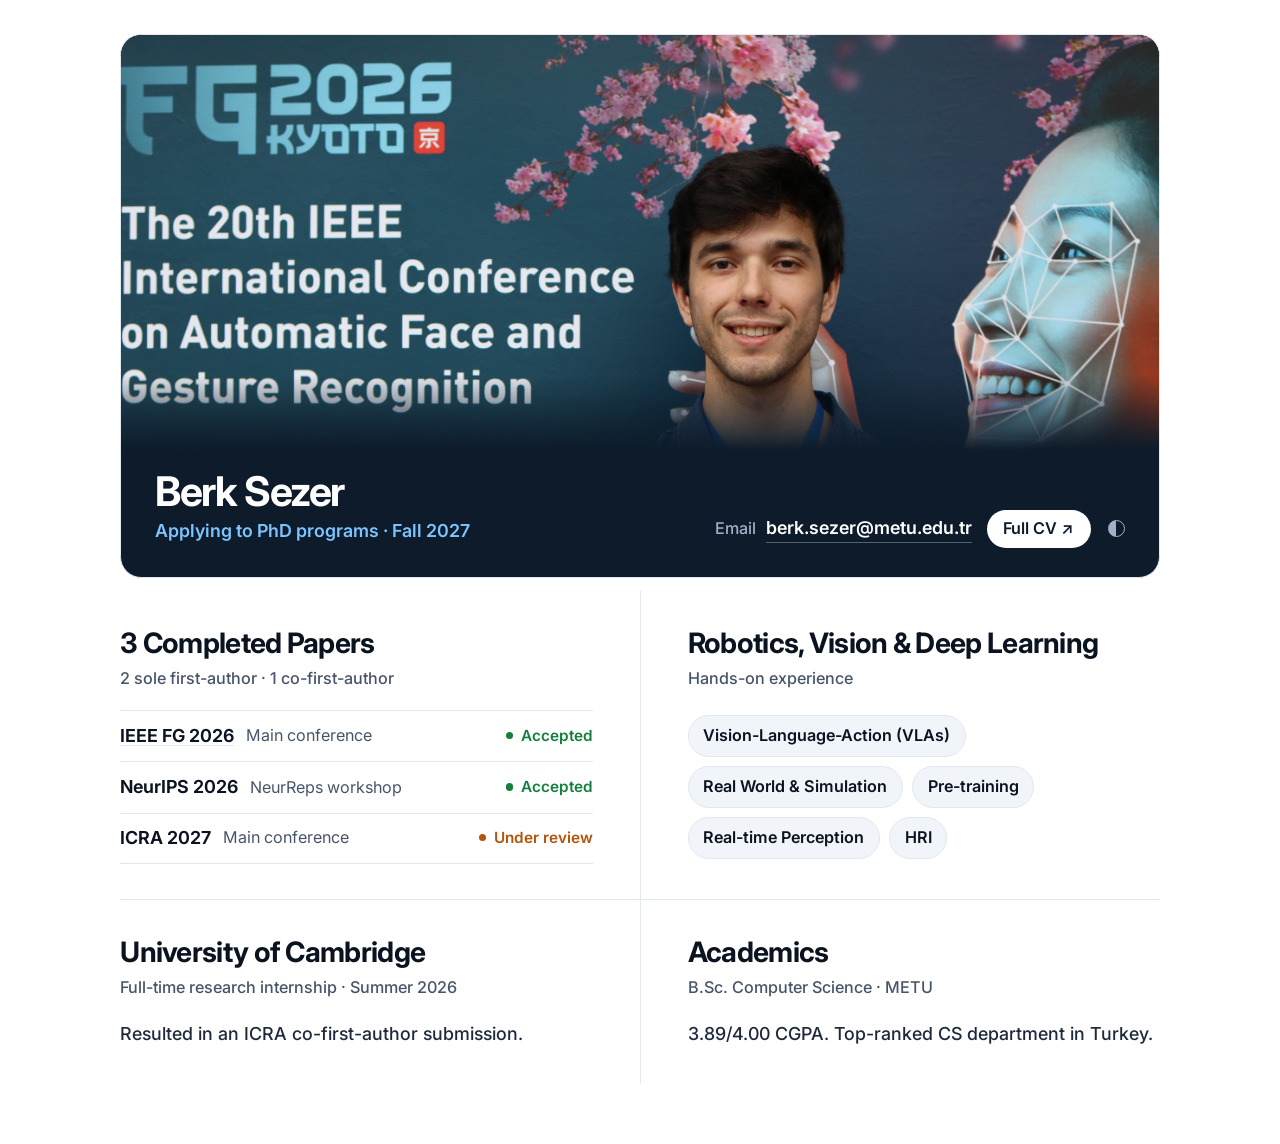
==== index.html @ 9153e6bf "Initial version of personal site" ====
<!doctype html>
<html lang="en">
<head>
  <meta charset="utf-8">
  <meta name="viewport" content="width=device-width, initial-scale=1">
  <title>Berk Sezer</title>
  <meta name="description" content="Berk Sezer: 3 papers (IEEE FG, NeurIPS workshop, ICRA), Cambridge research internship, robotics, vision and deep learning, METU CS 3.89/4.00. Applying to PhD programs, Fall 2027.">
  <meta property="og:title" content="Berk Sezer">
  <meta property="og:description" content="3 papers · Cambridge research internship · METU CS 3.89/4.00 · Applying to PhD programs, Fall 2027">
  <meta property="og:image" content="assets/banner.jpg">
  <link rel="preconnect" href="https://fonts.googleapis.com">
  <link rel="preconnect" href="https://fonts.gstatic.com" crossorigin>
  <link href="https://fonts.googleapis.com/css2?family=Inter:wght@400;500;600;700&display=swap" rel="stylesheet">
  <link rel="stylesheet" href="style.css?v=17">
  <script>
    try { var t = localStorage.getItem('theme'); if (t) document.documentElement.dataset.theme = t; } catch (e) {}
  </script>
</head>
<body>
<main class="page">

  <header class="hero">
    <div class="hero-photo">
      <img src="assets/banner.jpg?v=2" alt="Berk Sezer at IEEE FG 2026, Kyoto">
    </div>
    <div class="hero-row">
      <div class="id">
        <h1>Berk Sezer</h1>
        <p class="status">Applying to PhD programs · <span class="nowrap">Fall 2027</span></p>
      </div>
      <div class="contact">
        <span class="mail">
          <span class="label">Email</span>
          <a class="email" href="mailto:berk.sezer@metu.edu.tr">berk.sezer@metu.edu.tr</a>
        </span>
        <a class="cv" href="Berk_Sezer_CV.pdf" target="_blank" rel="noopener">Full CV ↗</a>
        <button id="theme" aria-label="Toggle light/dark theme" title="Toggle theme"></button>
      </div>
    </div>
  </header>

  <section class="grid">

    <article class="cell">
      <h2>3 Completed Papers</h2>
      <p class="sub">2 sole first-author · 1 co-first-author</p>
      <ul class="venues">
        <li><a href="https://gazeforhri.github.io/"><b>IEEE FG 2026</b></a><span class="kind">Main conference</span><span class="st ok">Accepted</span></li>
        <li><b>NeurIPS 2026</b><span class="kind">NeurReps workshop</span><span class="st ok">Accepted</span></li>
        <li><b>ICRA 2027</b><span class="kind">Main conference</span><span class="st wip">Under review</span></li>
      </ul>
    </article>

    <article class="cell">
      <h2>Robotics, Vision &amp; Deep Learning</h2>
      <p class="sub">Hands-on experience</p>
      <div class="tags">
        <div><span>Vision-Language-Action (VLAs)</span></div>
        <div><span>Real World &amp; Simulation</span><span>Pre-training</span></div>
        <div><span>Real-time Perception</span><span>HRI</span></div>
      </div>
    </article>

    <article class="cell">
      <h2>University of Cambridge</h2>
      <p class="sub">Full-time research internship · Summer 2026</p>
      <p>Resulted in an ICRA co-first-author submission.</p>
    </article>

    <article class="cell">
      <h2>Academics</h2>
      <p class="sub">B.Sc. Computer Science · METU</p>
      <p>3.89/4.00 CGPA. Top-ranked CS department in Turkey.</p>
    </article>

  </section>

</main>

<script>
  document.getElementById('theme').addEventListener('click', function () {
    var root = document.documentElement;
    var dark = root.dataset.theme ? root.dataset.theme === 'dark'
                                  : matchMedia('(prefers-color-scheme: dark)').matches;
    var next = dark ? 'light' : 'dark';
    root.dataset.theme = next;
    try { localStorage.setItem('theme', next); } catch (e) {}
  });</script>
</body>
</html>
---- style.css ----
:root {
  --bg: #ffffff;
  --ink: #0b1220;
  --body: #1e293b;
  --muted: #475569;
  --line: #e2e8f0;
  --chip: #f1f5f9;
  --ok: #15803d;
  --wip: #b45309;
  --navy: #0d1b2a;            /* banner fade target; matches the photo's poster navy */
  --sans: "Inter", -apple-system, BlinkMacSystemFont, "Segoe UI", Roboto, sans-serif;
}
@media (prefers-color-scheme: dark) {
  :root:not([data-theme="light"]) {
    --bg: #0d1b2a; --ink: #ffffff; --body: #e3eaf2; --muted: #9fb3c8; --line: #1f3347; --chip: #132739;
    --ok: #4ade80; --wip: #fbbf24;
  }
}
:root[data-theme="dark"] {
  --bg: #0d1b2a; --ink: #ffffff; --body: #e3eaf2; --muted: #9fb3c8; --line: #1f3347; --chip: #132739;
  --ok: #4ade80; --wip: #fbbf24;
}

/* Everything is sized in rem, so the whole page scales up on wide screens. */
html { font-size: clamp(16px, 0.55vw + 10px, 21px); }
* { box-sizing: border-box; }
body {
  margin: 0; background: var(--bg); color: var(--body);
  font: 1rem/1.6 var(--sans); -webkit-font-smoothing: antialiased;
}
a { color: inherit; text-decoration: none; }

.page { max-width: 64rem; margin: 0 auto; padding: 2rem 1.5rem 3.5rem; }

/* hero: photo banner with name (left) and email (right) along the bottom */
.hero { position: relative; background: var(--navy); border: 1px solid var(--line); border-radius: 1.25rem; overflow: hidden; color: #fff; }
/* Full-bleed: the banner matches the photo's 2.5:1 crop, so nothing is cut or faded. */
.hero-photo { position: relative; aspect-ratio: 2.5 / 1; }
.hero-photo img { position: absolute; inset: 0; width: 100%; height: 100%; object-fit: cover; display: block; }
.hero-photo::after {
  content: ""; position: absolute; inset: 0;
  background: linear-gradient(to bottom, transparent 82%, var(--navy) 100%);
}
.hero-row {
  position: relative; display: flex; align-items: last baseline; justify-content: space-between; gap: 1.5rem;
  padding: 1.1rem 2rem 1.75rem;
}
h1 { font-size: 2.4rem; font-weight: 700; letter-spacing: -.035em; line-height: 1.1; color: #fff; margin: 0 0 .2rem; }
.status { margin: 0; color: #7cc4ff; font-weight: 600; font-size: 1.05rem; }
.nowrap { white-space: nowrap; }

/* Email, CV button and toggle share one centre line; .hero-row aligns that line's
   text baseline with the "Applying to PhD programs" baseline. */
.contact { display: flex; align-items: center; font-size: 1.05rem; }
.mail { display: flex; align-items: baseline; gap: .6rem; }
.contact .label { color: #9fb3c8; font-weight: 500; font-size: .95rem; }
.email { color: #fff; font-weight: 600; border-bottom: 1px solid rgba(255, 255, 255, .3); transition: border-color .15s; }
.email:hover { border-color: #fff; }
.cv {
  margin-left: .9rem; padding: .35rem .95rem; border-radius: 999px;
  background: #fff; color: var(--navy); font-weight: 600; font-size: .95rem; white-space: nowrap; transition: opacity .15s;
}
.cv:hover { opacity: .85; }
#theme {
  margin-left: 1rem;
  width: 1rem; height: 1rem; border-radius: 50%; border: 1.5px solid #9fb3c8; padding: 0; cursor: pointer;
  background: linear-gradient(90deg, #9fb3c8 50%, transparent 50%);
}

/* highlights: 2x2 grid split by hairlines */
.grid { display: grid; grid-template-columns: 1fr 1fr; margin-top: .75rem; }
.cell { padding: 2.1rem 2.75rem 2.1rem 0; border-bottom: 1px solid var(--line); }
.cell:nth-child(2n) { padding: 2.1rem 0 2.1rem 2.75rem; border-left: 1px solid var(--line); }
.cell:nth-last-child(-n+2) { border-bottom: 0; }

.cell h2 { font-size: 1.65rem; font-weight: 700; letter-spacing: -.025em; line-height: 1.2; color: var(--ink); margin: 0 0 .3rem; }
.cell .sub { margin: 0 0 1.1rem; color: var(--muted); font-size: .95rem; font-weight: 500; }
.cell p { margin: 0; font-size: 1.05rem; color: var(--body); font-weight: 500; }

.venues { list-style: none; margin: 0; padding: 0; }
.venues li {
  display: grid; grid-template-columns: auto 1fr auto; align-items: center; gap: .7rem;
  min-height: 3rem; padding: .25rem 0; border-top: 1px solid var(--line);
}
.venues li:last-child { border-bottom: 1px solid var(--line); }
.venues b { font-weight: 650; color: var(--ink); font-size: 1.05rem; }
.venues a b { text-decoration: underline; text-decoration-color: var(--line); text-underline-offset: 3px; }
.venues a:hover b { text-decoration-color: var(--ink); }
.kind { color: var(--muted); font-size: .95rem; }
.st { font-size: .9rem; font-weight: 600; white-space: nowrap; }
.st::before { content: ""; display: inline-block; width: .45rem; height: .45rem; border-radius: 50%; background: currentColor; margin-right: .45rem; vertical-align: .1rem; }
.st.ok { color: var(--ok); }
.st.wip { color: var(--wip); }

/* Three chip rows, each the same height as a paper row, so the two top cells line up. */
.tags > div { display: flex; flex-wrap: wrap; align-items: center; gap: .55rem; min-height: 3rem; padding: .25rem 0; }
.tags span {
  padding: .4rem .85rem; border-radius: 999px; background: var(--chip); border: 1px solid var(--line);
  color: var(--ink); font-size: .95rem; font-weight: 600;
}

@media (max-width: 760px) {
  .page { padding: 1rem 1rem 2.5rem; }
  .hero-photo { aspect-ratio: 4 / 3; }
  .hero-photo img { width: 100%; object-fit: cover; object-position: 61% center; }
  .hero-row { flex-direction: column; align-items: flex-start; gap: .9rem; padding: 0 1.25rem 1.25rem; }
  h1 { font-size: 2rem; }
  #theme { display: none; }
  .contact { flex-wrap: wrap; gap: .9rem; }
  .cv { margin-left: 0; }
  .grid { grid-template-columns: 1fr; }
  .cell, .cell:nth-child(2n), .cell:nth-last-child(-n+2) { padding: 1.75rem 0; border-left: 0; border-bottom: 1px solid var(--line); }
  .cell:last-child { border-bottom: 0; }
}
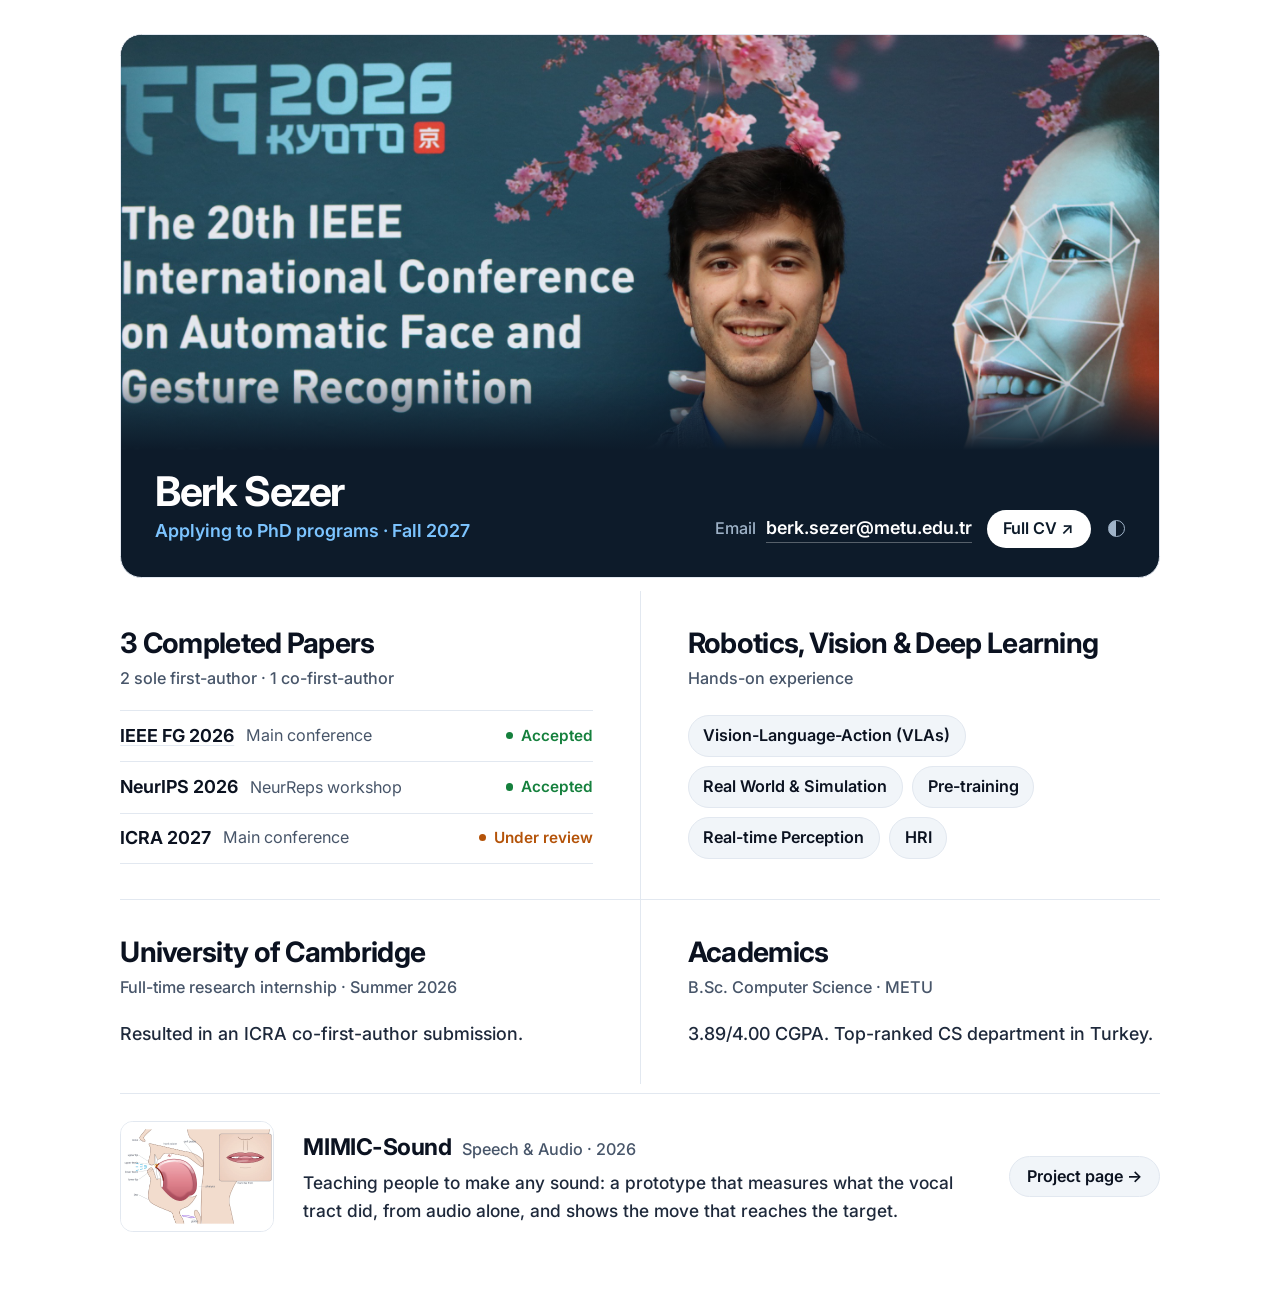
==== commit 9ee9bded: "Add MIMIC-Sound project page" ====
--- a/index.html
+++ b/index.html
@@ -11,7 +11,7 @@
   <link rel="preconnect" href="https://fonts.googleapis.com">
   <link rel="preconnect" href="https://fonts.gstatic.com" crossorigin>
   <link href="https://fonts.googleapis.com/css2?family=Inter:wght@400;500;600;700&display=swap" rel="stylesheet">
-  <link rel="stylesheet" href="style.css?v=17">
+  <link rel="stylesheet" href="style.css?v=18">
   <script>
     try { var t = localStorage.getItem('theme'); if (t) document.documentElement.dataset.theme = t; } catch (e) {}
   </script>
@@ -75,6 +75,13 @@
 
   </section>
 
+  <a class="project" href="mimic-sound/">
+    <img src="mimic-sound/head_theta.webp" alt="">
+    <div class="head"><h2>MIMIC-Sound</h2><span class="meta">Speech &amp; Audio · 2026</span></div>
+    <p>Teaching people to make any sound: a prototype that measures what the vocal tract did, from audio alone, and shows the move that reaches the target.</p>
+    <span class="go">Project page →</span>
+  </a>
+
 </main>
 
 <script>
--- a/style.css
+++ b/style.css
@@ -99,6 +99,19 @@
   color: var(--ink); font-size: .95rem; font-weight: 600;
 }
 
+/* project row under the grid: thumbnail, title + description, link */
+.project { display: grid; grid-template-columns: 9rem 1fr auto; grid-template-areas: "img head go" "img desc go";
+  align-items: center; column-gap: 1.75rem; row-gap: .2rem;
+  margin-top: .5rem; padding: 1.6rem 0 0; border-top: 1px solid var(--line); }
+.project img { grid-area: img; width: 100%; display: block; background: #fff; border: 1px solid var(--line); border-radius: .75rem; }
+.project .head { grid-area: head; align-self: end; display: flex; flex-wrap: wrap; align-items: baseline; column-gap: .6rem; }
+.project h2 { font-size: 1.35rem; font-weight: 700; letter-spacing: -.02em; color: var(--ink); margin: 0; }
+.project .meta { color: var(--muted); font-weight: 500; font-size: .95rem; }
+.project p { grid-area: desc; align-self: start; margin: 0; font-size: 1.02rem; font-weight: 500; }
+.project .go { grid-area: go; padding: .4rem 1rem; border-radius: 999px; border: 1px solid var(--line); background: var(--chip);
+  color: var(--ink); font-weight: 600; font-size: .95rem; white-space: nowrap; }
+.project:hover .go { border-color: var(--ink); }
+
 @media (max-width: 760px) {
   .page { padding: 1rem 1rem 2.5rem; }
   .hero-photo { aspect-ratio: 4 / 3; }
@@ -111,5 +124,8 @@
   .grid { grid-template-columns: 1fr; }
   .cell, .cell:nth-child(2n), .cell:nth-last-child(-n+2) { padding: 1.75rem 0; border-left: 0; border-bottom: 1px solid var(--line); }
   .cell:last-child { border-bottom: 0; }
+  .project { grid-template-columns: 5.5rem 1fr; grid-template-areas: "img head" "desc desc" "go go"; column-gap: 1rem; row-gap: .9rem; padding-top: 1.75rem; }
+  .project .head { align-self: center; flex-direction: column; align-items: flex-start; }
+  .project .go { justify-self: start; }
 }
 
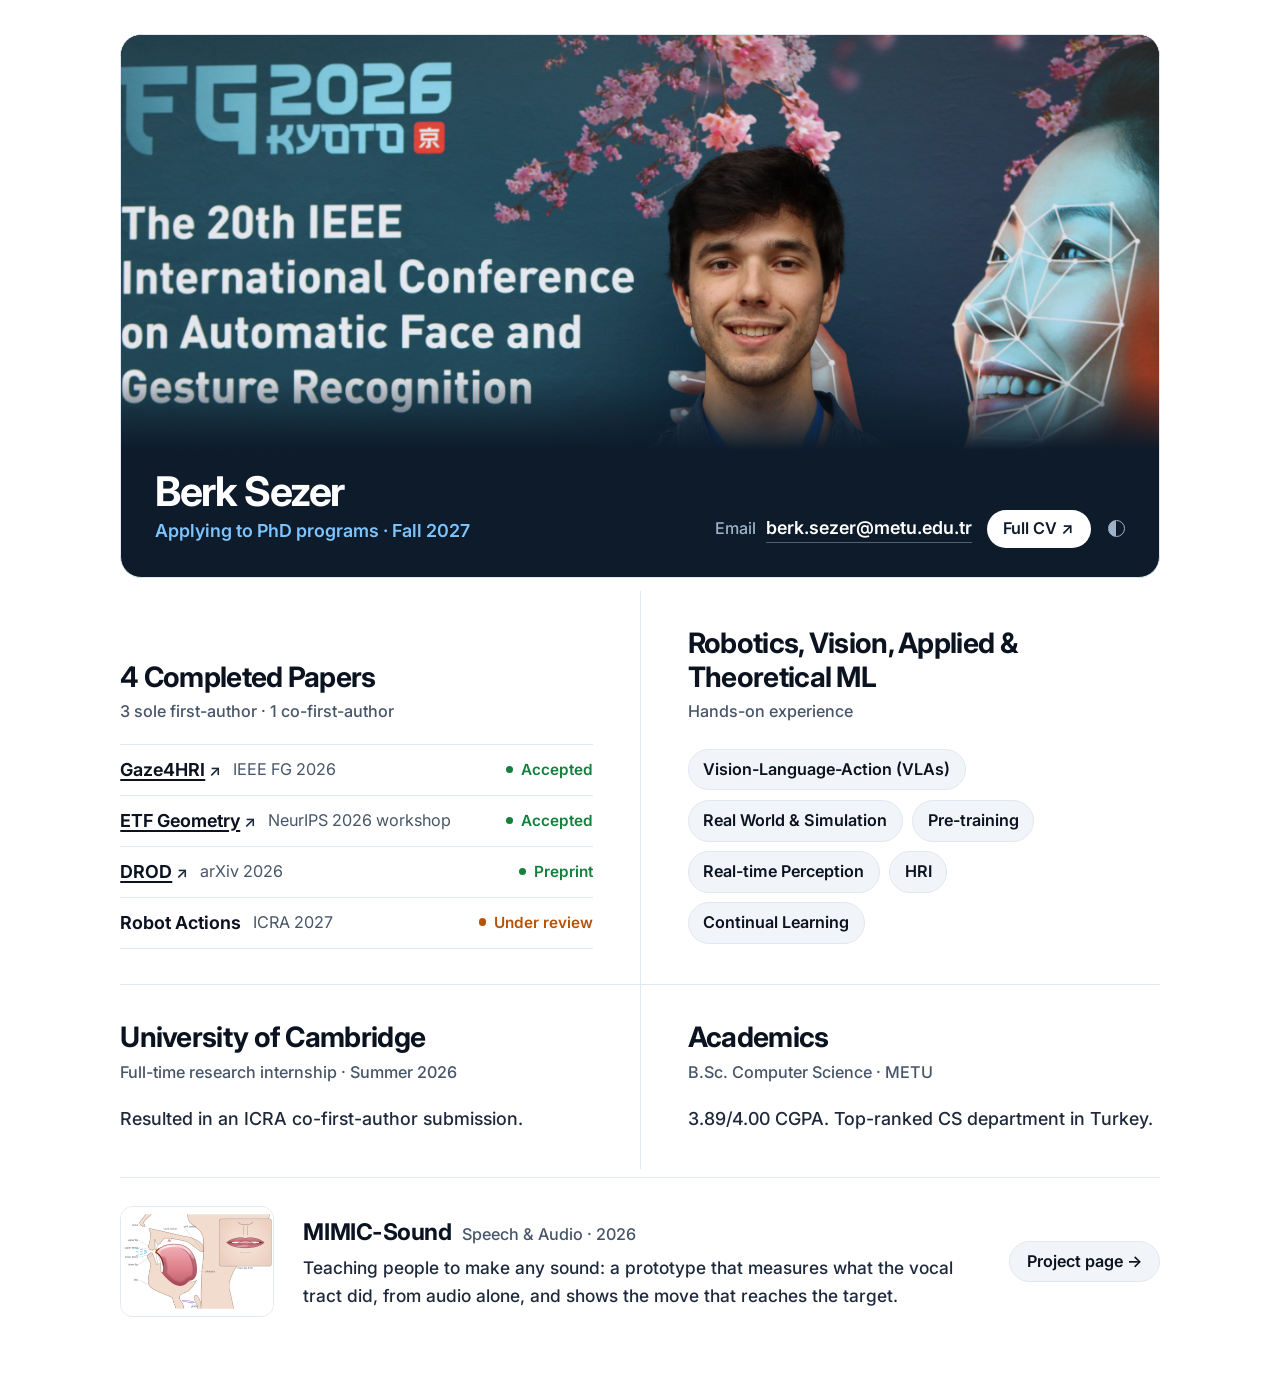
==== commit f21ffb9c: "Update site" ====
--- a/index.html
+++ b/index.html
@@ -4,14 +4,14 @@
   <meta charset="utf-8">
   <meta name="viewport" content="width=device-width, initial-scale=1">
   <title>Berk Sezer</title>
-  <meta name="description" content="Berk Sezer: 3 papers (IEEE FG, NeurIPS workshop, ICRA), Cambridge research internship, robotics, vision and deep learning, METU CS 3.89/4.00. Applying to PhD programs, Fall 2027.">
+  <meta name="description" content="Berk Sezer: 4 papers (IEEE FG, NeurIPS workshop, ICRA, arXiv), Cambridge research internship, robotics, vision, applied and theoretical machine learning, METU CS 3.89/4.00. Applying to PhD programs, Fall 2027.">
   <meta property="og:title" content="Berk Sezer">
-  <meta property="og:description" content="3 papers · Cambridge research internship · METU CS 3.89/4.00 · Applying to PhD programs, Fall 2027">
+  <meta property="og:description" content="4 papers · Cambridge research internship · METU CS 3.89/4.00 · Applying to PhD programs, Fall 2027">
   <meta property="og:image" content="assets/banner.jpg">
   <link rel="preconnect" href="https://fonts.googleapis.com">
   <link rel="preconnect" href="https://fonts.gstatic.com" crossorigin>
   <link href="https://fonts.googleapis.com/css2?family=Inter:wght@400;500;600;700&display=swap" rel="stylesheet">
-  <link rel="stylesheet" href="style.css?v=18">
+  <link rel="stylesheet" href="style.css?v=20">
   <script>
     try { var t = localStorage.getItem('theme'); if (t) document.documentElement.dataset.theme = t; } catch (e) {}
   </script>
@@ -42,22 +42,24 @@
   <section class="grid">
 
     <article class="cell">
-      <h2>3 Completed Papers</h2>
-      <p class="sub">2 sole first-author · 1 co-first-author</p>
+      <h2>4 Completed Papers</h2>
+      <p class="sub">3 sole first-author · 1 co-first-author</p>
       <ul class="venues">
-        <li><a href="https://gazeforhri.github.io/"><b>IEEE FG 2026</b></a><span class="kind">Main conference</span><span class="st ok">Accepted</span></li>
-        <li><b>NeurIPS 2026</b><span class="kind">NeurReps workshop</span><span class="st ok">Accepted</span></li>
-        <li><b>ICRA 2027</b><span class="kind">Main conference</span><span class="st wip">Under review</span></li>
+        <li><a href="https://gazeforhri.github.io/"><b>Gaze4HRI</b></a><span class="kind">IEEE FG 2026</span><span class="st ok">Accepted</span></li>
+        <li><a href="https://etf-impossibility.github.io/"><b>ETF Geometry</b></a><span class="kind">NeurIPS 2026 workshop</span><span class="st ok">Accepted</span></li>
+        <li><a href="https://dr-od.github.io/"><b>DROD</b></a><span class="kind">arXiv 2026</span><span class="st ok">Preprint</span></li>
+        <li><b>Robot Actions</b><span class="kind">ICRA 2027</span><span class="st wip">Under review</span></li>
       </ul>
     </article>
 
     <article class="cell">
-      <h2>Robotics, Vision &amp; Deep Learning</h2>
+      <h2>Robotics, Vision, Applied &amp; Theoretical ML</h2>
       <p class="sub">Hands-on experience</p>
       <div class="tags">
         <div><span>Vision-Language-Action (VLAs)</span></div>
         <div><span>Real World &amp; Simulation</span><span>Pre-training</span></div>
         <div><span>Real-time Perception</span><span>HRI</span></div>
+        <div><span>Continual Learning</span></div>
       </div>
     </article>
 
--- a/style.css
+++ b/style.css
@@ -68,8 +68,11 @@
 }
 
 /* highlights: 2x2 grid split by hairlines */
-.grid { display: grid; grid-template-columns: 1fr 1fr; margin-top: .75rem; }
-.cell { padding: 2.1rem 2.75rem 2.1rem 0; border-bottom: 1px solid var(--line); }
+.grid { display: grid; grid-template-columns: 1fr 1fr; grid-template-rows: repeat(6, auto); margin-top: .75rem; }
+/* Each cell spans three shared rows (title, sub, content), so a wrapped title in one cell
+   moves the other cell's rows down with it and the paper and chip rows stay level. */
+.cell { display: grid; grid-template-rows: subgrid; grid-row: span 3; padding: 2.1rem 2.75rem 2.1rem 0; border-bottom: 1px solid var(--line); }
+.cell h2 { align-self: end; }
 .cell:nth-child(2n) { padding: 2.1rem 0 2.1rem 2.75rem; border-left: 1px solid var(--line); }
 .cell:nth-last-child(-n+2) { border-bottom: 0; }
 
@@ -84,8 +87,10 @@
 }
 .venues li:last-child { border-bottom: 1px solid var(--line); }
 .venues b { font-weight: 650; color: var(--ink); font-size: 1.05rem; }
-.venues a b { text-decoration: underline; text-decoration-color: var(--line); text-underline-offset: 3px; }
-.venues a:hover b { text-decoration-color: var(--ink); }
+/* Names with a project page are links: underline and an arrow. */
+.venues a b { text-decoration: underline; text-decoration-thickness: 1.5px; text-underline-offset: 3px; }
+.venues a::after { content: " ↗"; font-weight: 600; font-size: .9em; }
+.venues a:hover { opacity: .8; }
 .kind { color: var(--muted); font-size: .95rem; }
 .st { font-size: .9rem; font-weight: 600; white-space: nowrap; }
 .st::before { content: ""; display: inline-block; width: .45rem; height: .45rem; border-radius: 50%; background: currentColor; margin-right: .45rem; vertical-align: .1rem; }
@@ -121,7 +126,8 @@
   #theme { display: none; }
   .contact { flex-wrap: wrap; gap: .9rem; }
   .cv { margin-left: 0; }
-  .grid { grid-template-columns: 1fr; }
+  .grid { grid-template-columns: 1fr; grid-template-rows: none; }
+  .cell { display: block; grid-row: auto; }
   .cell, .cell:nth-child(2n), .cell:nth-last-child(-n+2) { padding: 1.75rem 0; border-left: 0; border-bottom: 1px solid var(--line); }
   .cell:last-child { border-bottom: 0; }
   .project { grid-template-columns: 5.5rem 1fr; grid-template-areas: "img head" "desc desc" "go go"; column-gap: 1rem; row-gap: .9rem; padding-top: 1.75rem; }
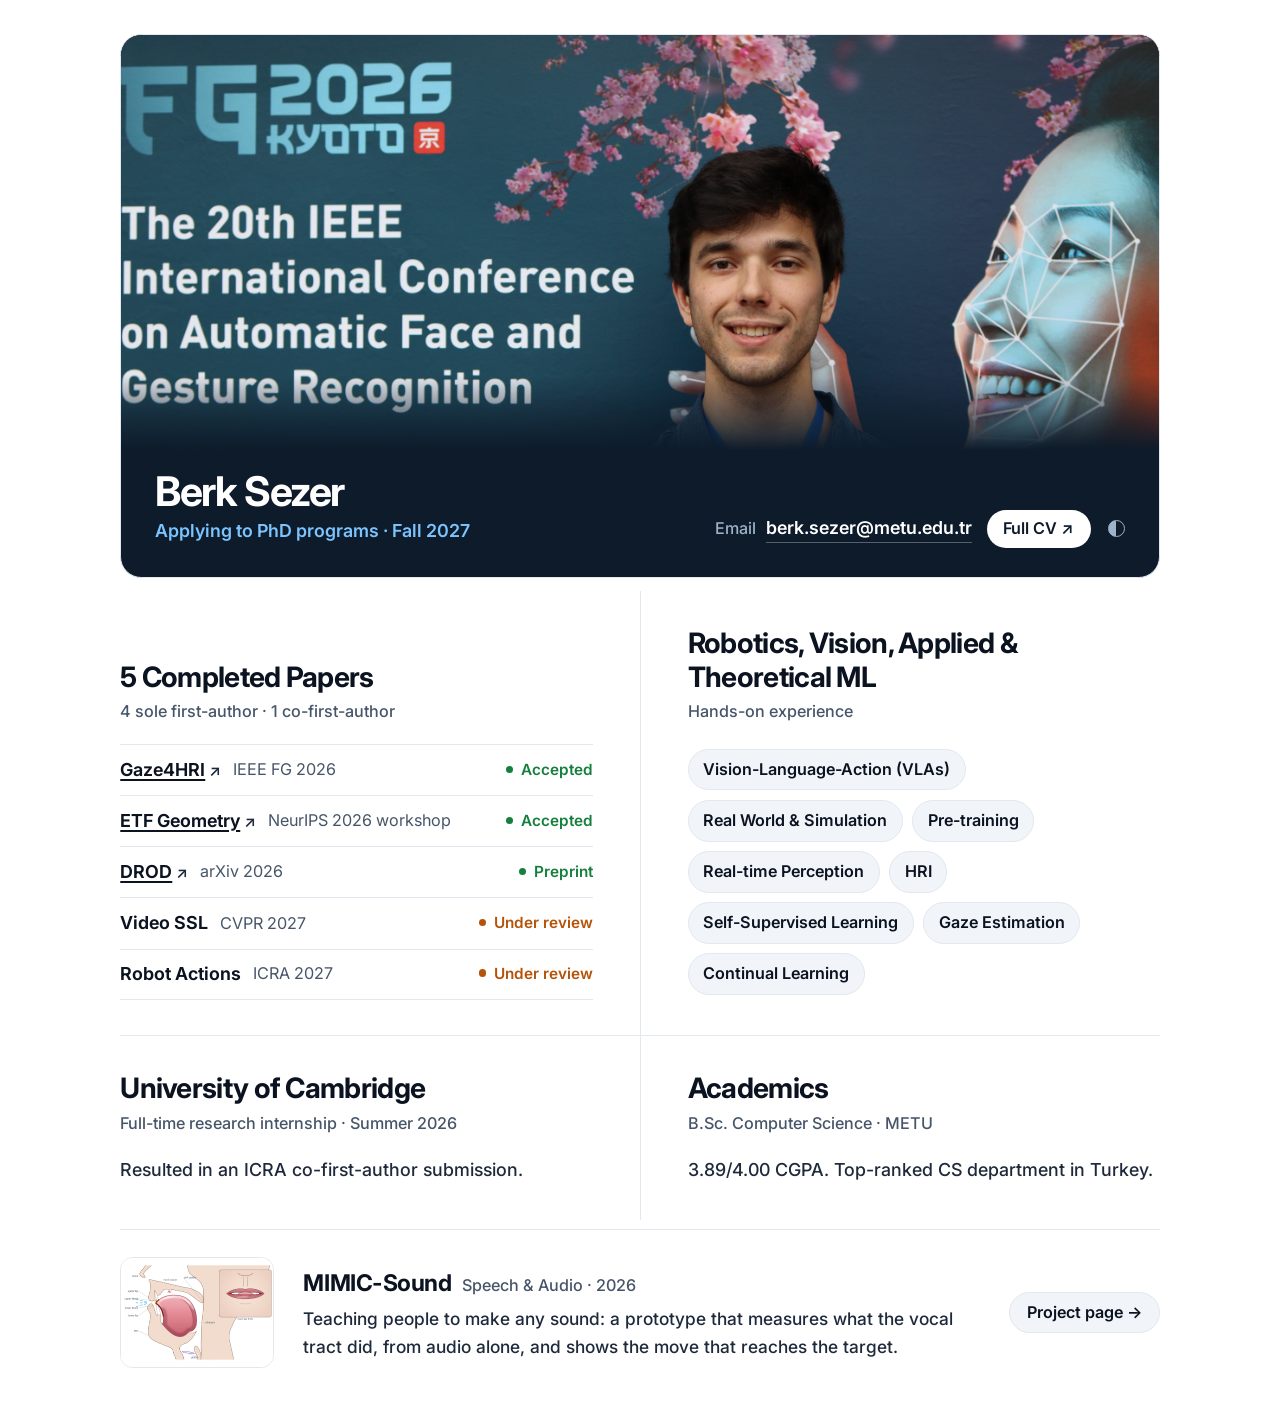
==== commit 8fe84950: "Update site" ====
--- a/index.html
+++ b/index.html
@@ -4,9 +4,9 @@
   <meta charset="utf-8">
   <meta name="viewport" content="width=device-width, initial-scale=1">
   <title>Berk Sezer</title>
-  <meta name="description" content="Berk Sezer: 4 papers (IEEE FG, NeurIPS workshop, ICRA, arXiv), Cambridge research internship, robotics, vision, applied and theoretical machine learning, METU CS 3.89/4.00. Applying to PhD programs, Fall 2027.">
+  <meta name="description" content="Berk Sezer: 5 papers (IEEE FG, NeurIPS workshop, ICRA, CVPR, arXiv), Cambridge research internship, robotics, vision, applied and theoretical machine learning, METU CS 3.89/4.00. Applying to PhD programs, Fall 2027.">
   <meta property="og:title" content="Berk Sezer">
-  <meta property="og:description" content="4 papers · Cambridge research internship · METU CS 3.89/4.00 · Applying to PhD programs, Fall 2027">
+  <meta property="og:description" content="5 papers · Cambridge research internship · METU CS 3.89/4.00 · Applying to PhD programs, Fall 2027">
   <meta property="og:image" content="assets/banner.jpg">
   <link rel="preconnect" href="https://fonts.googleapis.com">
   <link rel="preconnect" href="https://fonts.gstatic.com" crossorigin>
@@ -42,12 +42,13 @@
   <section class="grid">
 
     <article class="cell">
-      <h2>4 Completed Papers</h2>
-      <p class="sub">3 sole first-author · 1 co-first-author</p>
+      <h2>5 Completed Papers</h2>
+      <p class="sub">4 sole first-author · 1 co-first-author</p>
       <ul class="venues">
         <li><a href="https://gazeforhri.github.io/"><b>Gaze4HRI</b></a><span class="kind">IEEE FG 2026</span><span class="st ok">Accepted</span></li>
         <li><a href="https://etf-impossibility.github.io/"><b>ETF Geometry</b></a><span class="kind">NeurIPS 2026 workshop</span><span class="st ok">Accepted</span></li>
         <li><a href="https://dr-od.github.io/"><b>DROD</b></a><span class="kind">arXiv 2026</span><span class="st ok">Preprint</span></li>
+        <li><b>Video SSL</b><span class="kind">CVPR 2027</span><span class="st wip">Under review</span></li>
         <li><b>Robot Actions</b><span class="kind">ICRA 2027</span><span class="st wip">Under review</span></li>
       </ul>
     </article>
@@ -59,6 +60,7 @@
         <div><span>Vision-Language-Action (VLAs)</span></div>
         <div><span>Real World &amp; Simulation</span><span>Pre-training</span></div>
         <div><span>Real-time Perception</span><span>HRI</span></div>
+        <div><span>Self-Supervised Learning</span><span>Gaze Estimation</span></div>
         <div><span>Continual Learning</span></div>
       </div>
     </article>
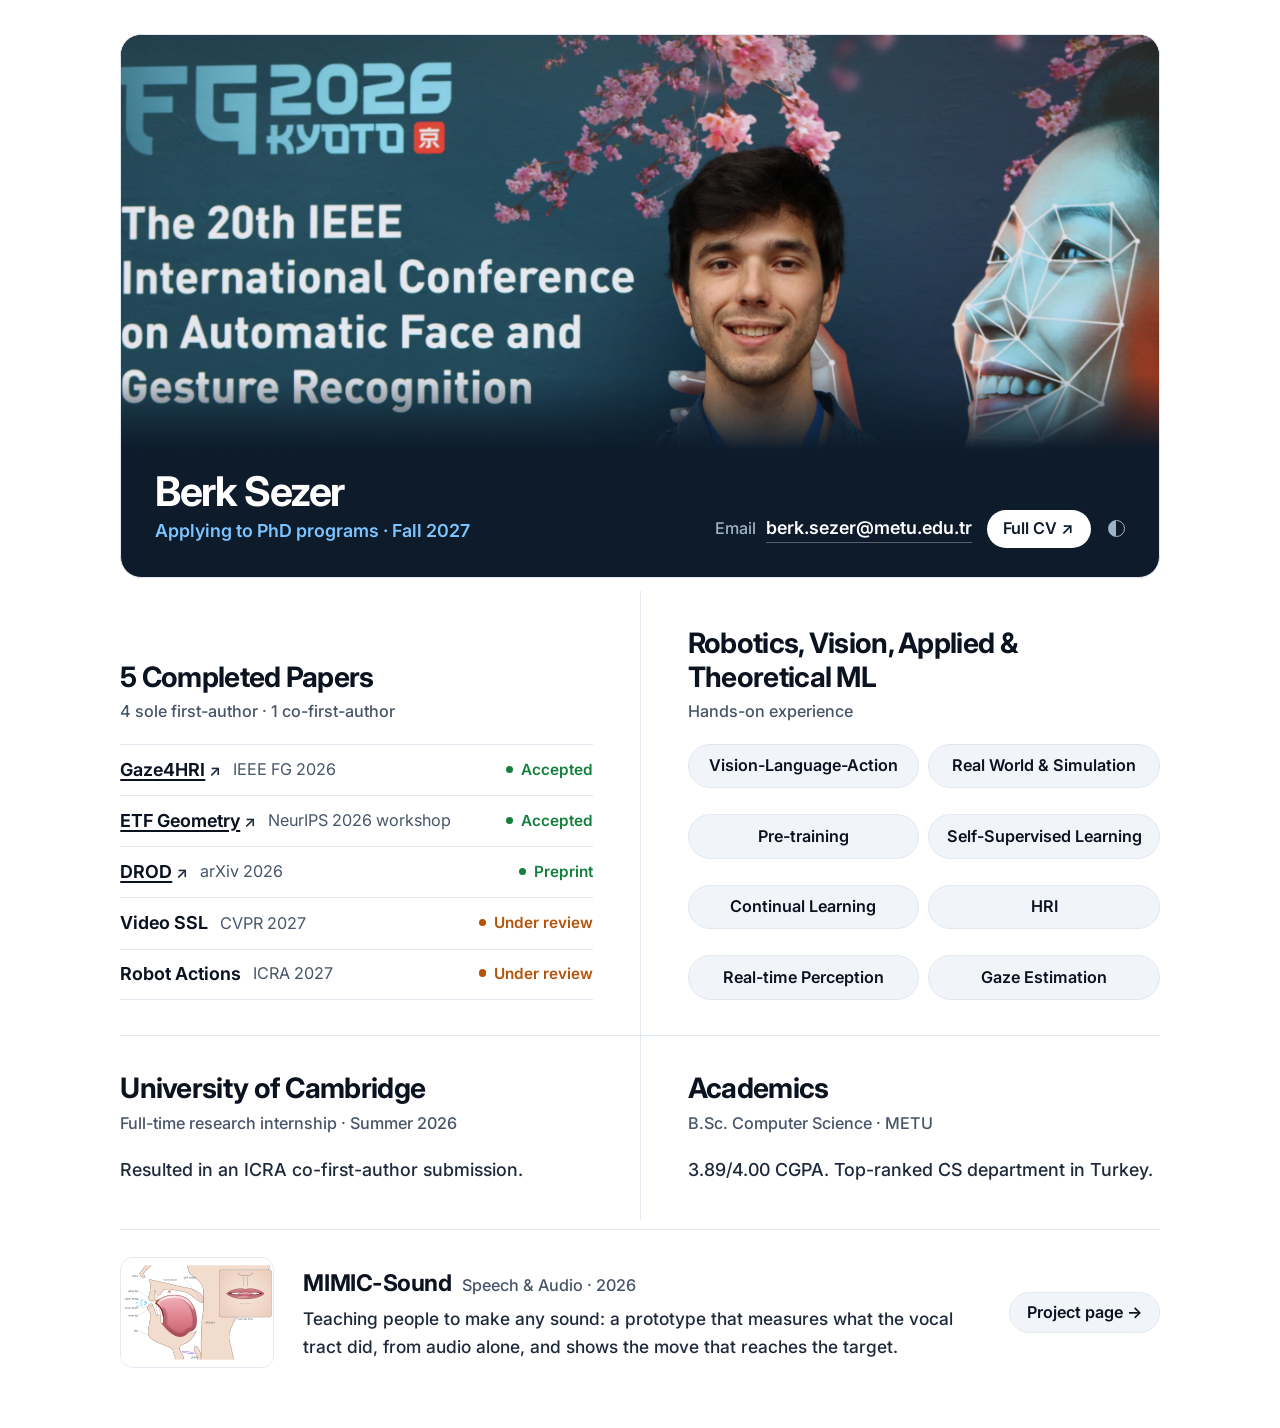
==== commit 1c93e15f: "Update site" ====
--- a/index.html
+++ b/index.html
@@ -11,7 +11,7 @@
   <link rel="preconnect" href="https://fonts.googleapis.com">
   <link rel="preconnect" href="https://fonts.gstatic.com" crossorigin>
   <link href="https://fonts.googleapis.com/css2?family=Inter:wght@400;500;600;700&display=swap" rel="stylesheet">
-  <link rel="stylesheet" href="style.css?v=20">
+  <link rel="stylesheet" href="style.css?v=21">
   <script>
     try { var t = localStorage.getItem('theme'); if (t) document.documentElement.dataset.theme = t; } catch (e) {}
   </script>
@@ -57,11 +57,14 @@
       <h2>Robotics, Vision, Applied &amp; Theoretical ML</h2>
       <p class="sub">Hands-on experience</p>
       <div class="tags">
-        <div><span>Vision-Language-Action (VLAs)</span></div>
-        <div><span>Real World &amp; Simulation</span><span>Pre-training</span></div>
-        <div><span>Real-time Perception</span><span>HRI</span></div>
-        <div><span>Self-Supervised Learning</span><span>Gaze Estimation</span></div>
-        <div><span>Continual Learning</span></div>
+        <span>Vision-Language-Action</span>
+        <span>Real World &amp; Simulation</span>
+        <span>Pre-training</span>
+        <span>Self-Supervised Learning</span>
+        <span>Continual Learning</span>
+        <span>HRI</span>
+        <span>Real-time Perception</span>
+        <span>Gaze Estimation</span>
       </div>
     </article>
 
--- a/style.css
+++ b/style.css
@@ -97,11 +97,14 @@
 .st.ok { color: var(--ok); }
 .st.wip { color: var(--wip); }
 
-/* Three chip rows, each the same height as a paper row, so the two top cells line up. */
-.tags > div { display: flex; flex-wrap: wrap; align-items: center; gap: .55rem; min-height: 3rem; padding: .25rem 0; }
+/* Chips: a 2-column grid of equal-width pills, read left to right in topic order
+   (robotics, then learning, then perception). The grid stretches over the paper list's
+   height, so the first and last chip rows sit level with the first and last paper rows. */
+.tags { display: grid; grid-template-columns: 1fr 1fr; align-content: space-between; gap: .55rem; }
 .tags span {
+  display: flex; align-items: center; justify-content: center; text-align: center; min-height: 2.6rem;
   padding: .4rem .85rem; border-radius: 999px; background: var(--chip); border: 1px solid var(--line);
-  color: var(--ink); font-size: .95rem; font-weight: 600;
+  color: var(--ink); font-size: .95rem; font-weight: 600; white-space: nowrap;
 }
 
 /* project row under the grid: thumbnail, title + description, link */
@@ -130,6 +133,9 @@
   .cell { display: block; grid-row: auto; }
   .cell, .cell:nth-child(2n), .cell:nth-last-child(-n+2) { padding: 1.75rem 0; border-left: 0; border-bottom: 1px solid var(--line); }
   .cell:last-child { border-bottom: 0; }
+  .tags { gap: .45rem; }
+  .tags { grid-template-columns: repeat(2, minmax(0, 1fr)); }
+  .tags span { font-size: .78rem; padding: .45rem .3rem; min-height: 0; white-space: normal; }
   .project { grid-template-columns: 5.5rem 1fr; grid-template-areas: "img head" "desc desc" "go go"; column-gap: 1rem; row-gap: .9rem; padding-top: 1.75rem; }
   .project .head { align-self: center; flex-direction: column; align-items: flex-start; }
   .project .go { justify-self: start; }
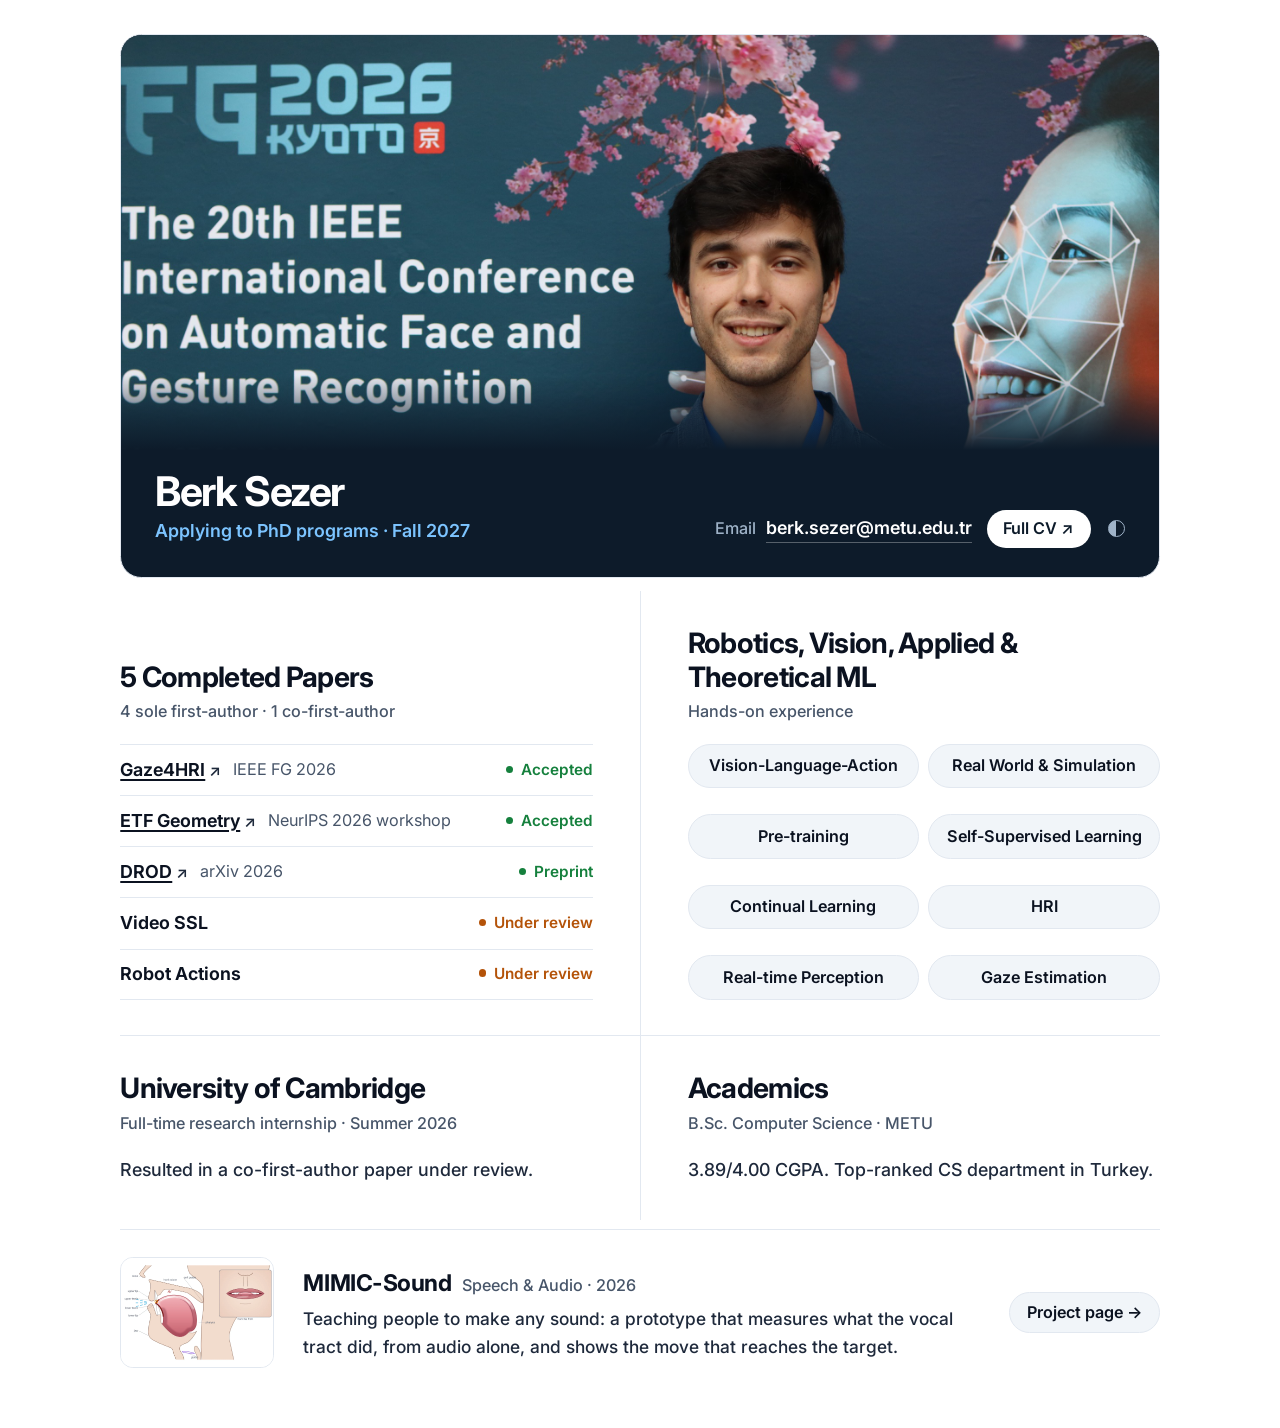
==== commit a1d32166: "Personal site" ====
--- a/index.html
+++ b/index.html
@@ -4,7 +4,7 @@
   <meta charset="utf-8">
   <meta name="viewport" content="width=device-width, initial-scale=1">
   <title>Berk Sezer</title>
-  <meta name="description" content="Berk Sezer: 5 papers (IEEE FG, NeurIPS workshop, ICRA, CVPR, arXiv), Cambridge research internship, robotics, vision, applied and theoretical machine learning, METU CS 3.89/4.00. Applying to PhD programs, Fall 2027.">
+  <meta name="description" content="Berk Sezer: 5 papers (IEEE FG, NeurIPS workshop, arXiv), Cambridge research internship, robotics, vision, applied and theoretical machine learning, METU CS 3.89/4.00. Applying to PhD programs, Fall 2027.">
   <meta property="og:title" content="Berk Sezer">
   <meta property="og:description" content="5 papers · Cambridge research internship · METU CS 3.89/4.00 · Applying to PhD programs, Fall 2027">
   <meta property="og:image" content="assets/banner.jpg">
@@ -48,8 +48,8 @@
         <li><a href="https://gazeforhri.github.io/"><b>Gaze4HRI</b></a><span class="kind">IEEE FG 2026</span><span class="st ok">Accepted</span></li>
         <li><a href="https://etf-impossibility.github.io/"><b>ETF Geometry</b></a><span class="kind">NeurIPS 2026 workshop</span><span class="st ok">Accepted</span></li>
         <li><a href="https://dr-od.github.io/"><b>DROD</b></a><span class="kind">arXiv 2026</span><span class="st ok">Preprint</span></li>
-        <li><b>Video SSL</b><span class="kind">CVPR 2027</span><span class="st wip">Under review</span></li>
-        <li><b>Robot Actions</b><span class="kind">ICRA 2027</span><span class="st wip">Under review</span></li>
+        <li><b>Video SSL</b><span class="kind"></span><span class="st wip">Under review</span></li>
+        <li><b>Robot Actions</b><span class="kind"></span><span class="st wip">Under review</span></li>
       </ul>
     </article>
 
@@ -71,7 +71,7 @@
     <article class="cell">
       <h2>University of Cambridge</h2>
       <p class="sub">Full-time research internship · Summer 2026</p>
-      <p>Resulted in an ICRA co-first-author submission.</p>
+      <p>Resulted in a co-first-author paper under review.</p>
     </article>
 
     <article class="cell">
